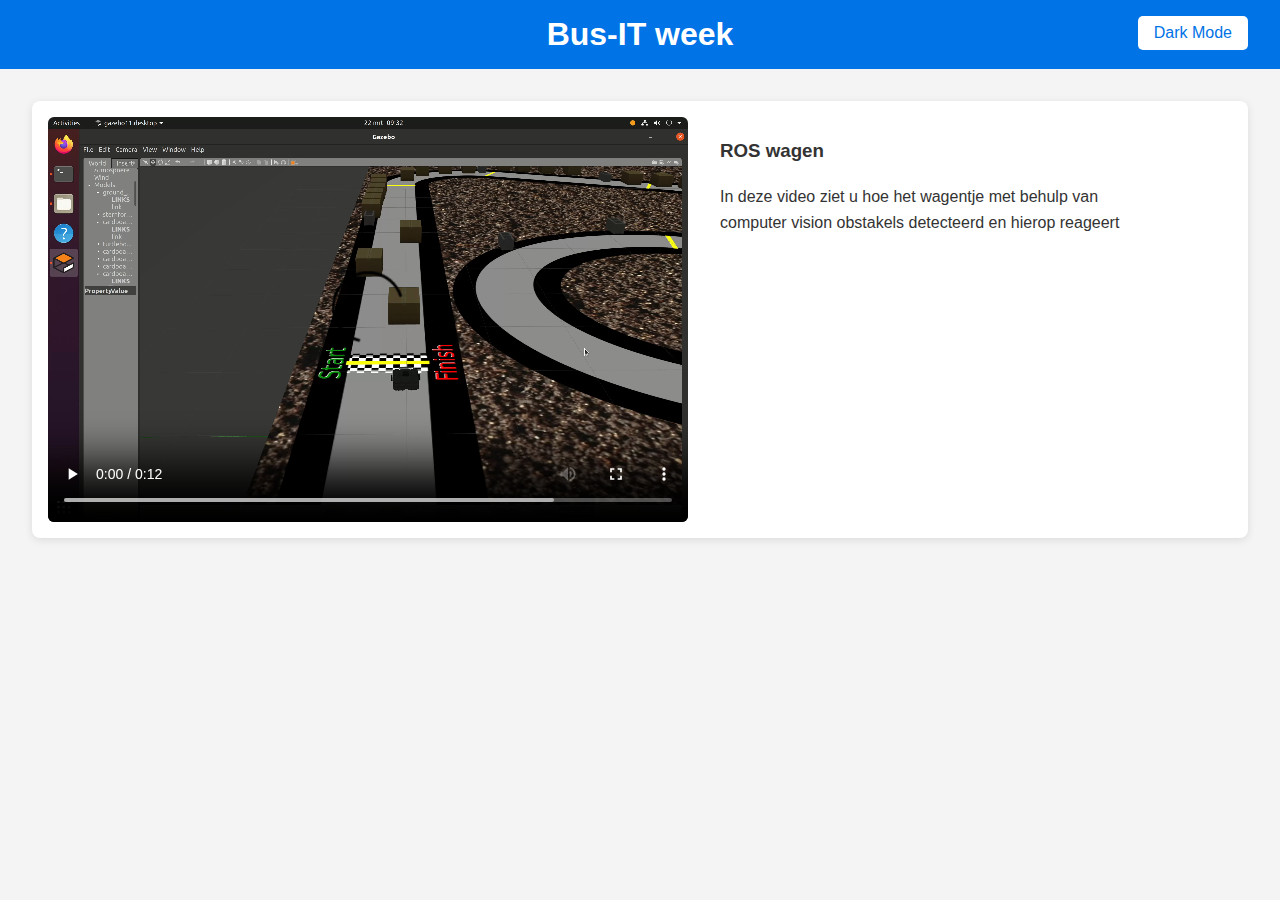
==== busit.html @ b5313f0a "started work on my website" ====
<!DOCTYPE html>
<html lang="en">
<head>
    <meta charset="UTF-8" />
    <meta name="viewport" content="width=device-width, initial-scale=1.0"/>
    <title>Robotics Club</title>
    <link rel="stylesheet" href="style.css" />
</head>
<body>
<header>
    <h1>Bus-IT week</h1>
    <button id="toggle-dark-mode">Dark Mode</button>
</header>

<main>
    <section class="activity">
        <div class="media-section">
            <video src="videos/ROS_robot.webm" controls></video>
            <div class="media-text">
                <h3>ROS wagen</h3>
                <p>
                    In deze video ziet u hoe het wagentje met behulp van computer vision obstakels detecteerd en hierop reageert
                </p>
            </div>
        </div>
    </section>
</main>


<script src="script.js"></script>

</body>
</html>
---- style.css ----
body {
  font-family: Arial, sans-serif;
  margin: 0;
  padding: 0;
  background-color: #f4f4f4;
  color: #333;
  transition: background-color 0.3s, color 0.3s;
}

header {
  background-color: #0073e6;
  color: white;
  padding: 1rem 2rem;
  text-align: center;
  position: relative;
}

header h1 {
  margin: 0;
  font-size: 2rem;
}

#toggle-dark-mode {
  position: absolute;
  right: 2rem;
  top: 1rem;
  background-color: white;
  color: #0073e6;
  border: none;
  padding: 0.5rem 1rem;
  font-size: 1rem;
  border-radius: 5px;
  cursor: pointer;
}

main {
  padding: 2rem;
}

.activity {
  background-color: white;
  border-radius: 8px;
  box-shadow: 0 2px 8px rgba(0,0,0,0.1);
  margin-bottom: 2rem;
  padding: 1rem;
}

.activity h2 {
  text-align: center;
  margin-bottom: 1rem;
}

.media-section {
  display: flex;
  flex-direction: row;
  gap: 2rem;
  align-items: flex-start;
  justify-content: flex-start;
  flex-wrap: wrap;
}

.media-section video {
  flex: 1 1 60%;
  max-width: 640px;
  width: 100%;
  border-radius: 6px;
  object-fit: cover;
}

.media-text {
  flex: 1 1 35%;
  max-width: 400px;
  font-size: 1rem;
  line-height: 1.6;
}

/* Dark mode */
body.dark-mode {
  background-color: #121212;
  color: #e0e0e0;
}

body.dark-mode header {
  background-color: #1e1e1e;
  color: #e0e0e0;
}

body.dark-mode .activity {
  background-color: #1e1e1e;
  color: #e0e0e0;
}

body.dark-mode #toggle-dark-mode {
  background-color: #333;
  color: #e0e0e0;
}

.landing {
  display: flex;
  flex-direction: column;
  align-items: center;
  gap: 1.5rem;
  margin-top: 3rem;
}

.card {
  background-color: #0073e6;
  color: white;
  padding: 1rem 2rem;
  font-size: 1.25rem;
  border-radius: 10px;
  text-decoration: none;
  transition: background-color 0.3s;
}

.card:hover {
  background-color: #005bb5;
}

body.dark-mode .card {
  background-color: #444;
  color: #fff;
}

body.dark-mode .card:hover {
  background-color: #666;
}
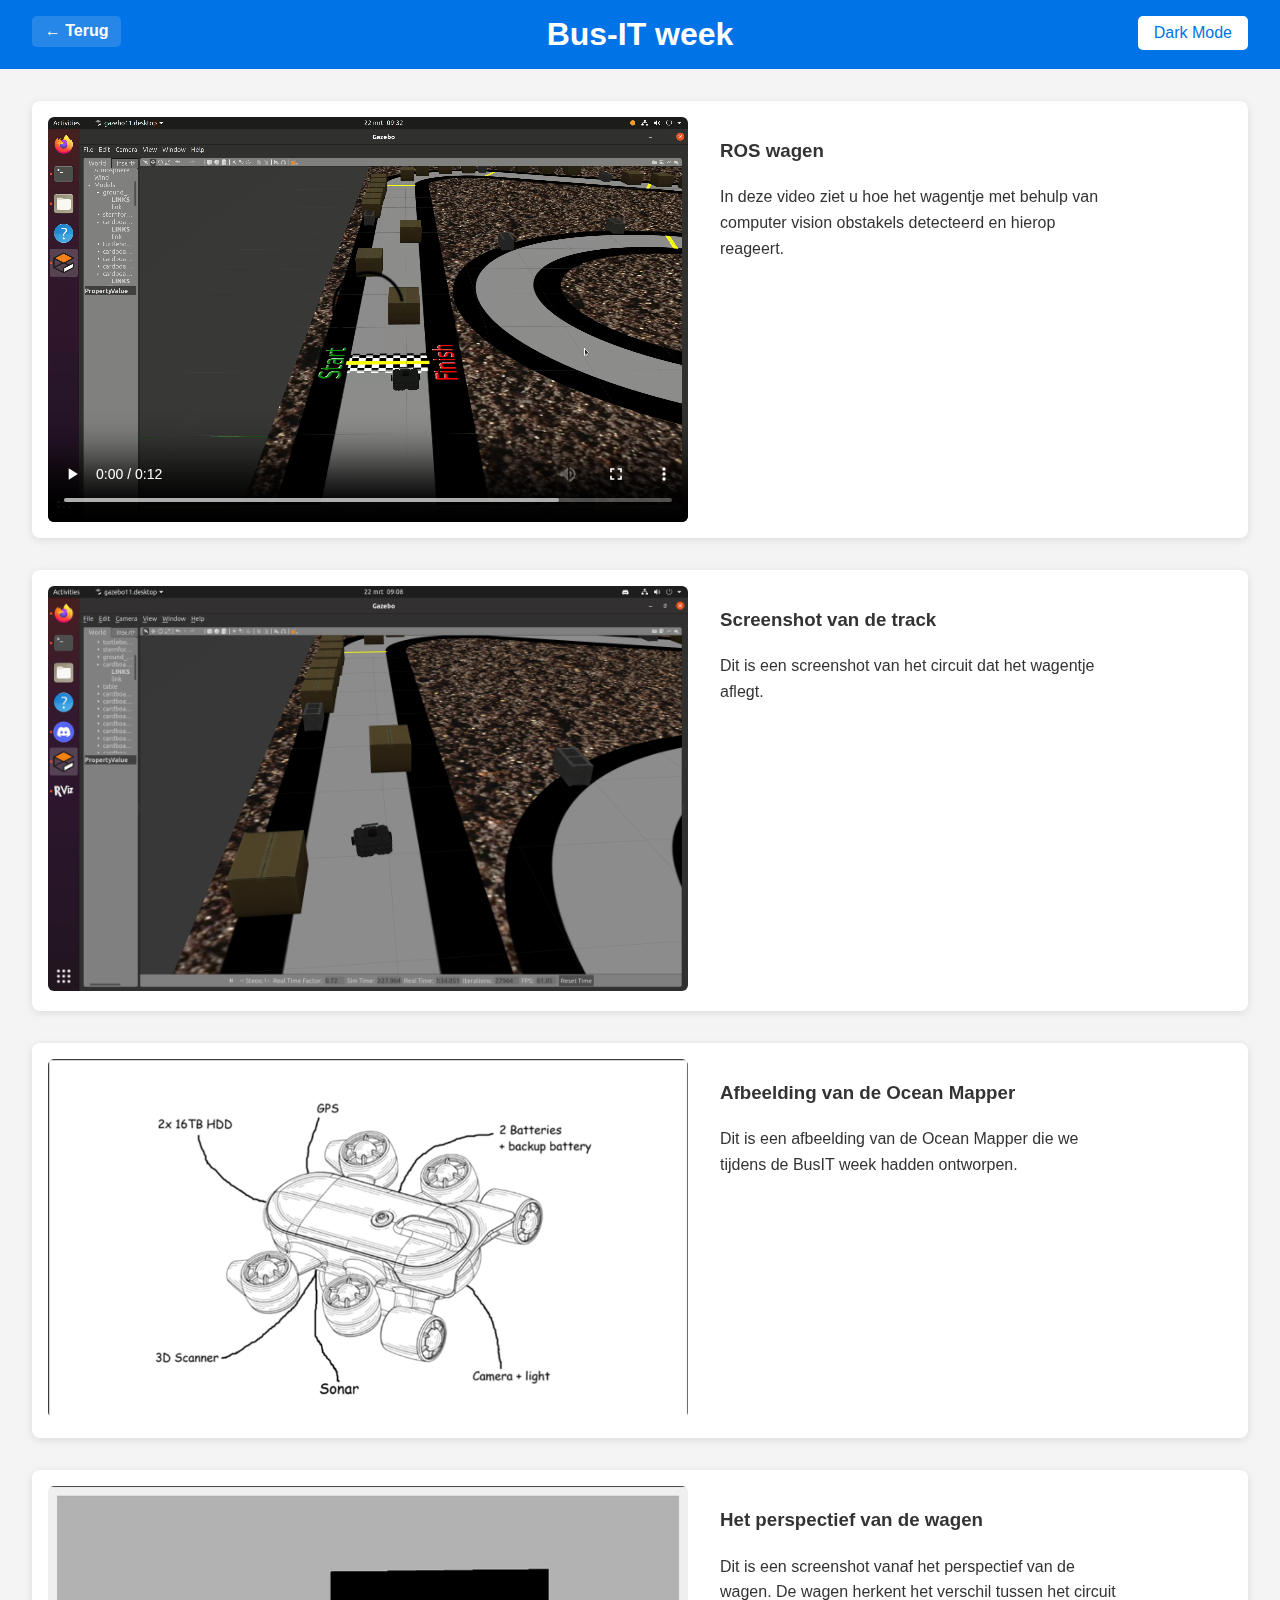
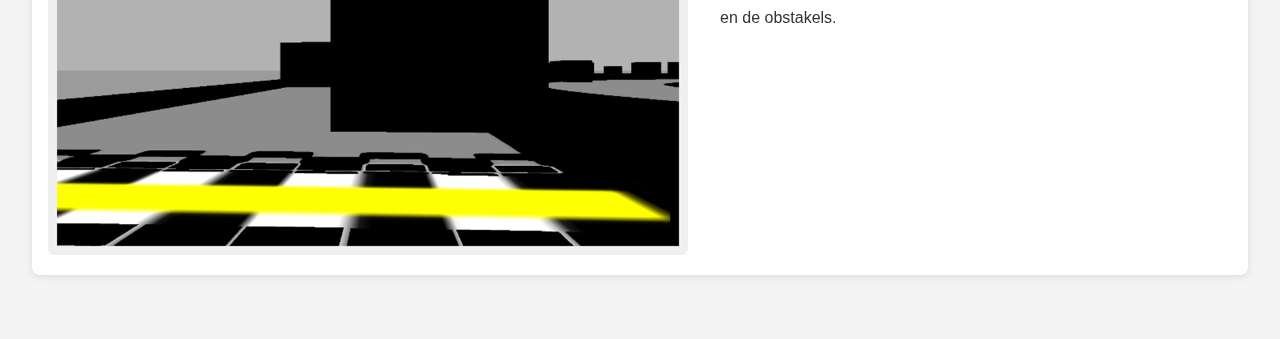
==== commit f70e38ab: "added some more changes" ====
--- a/busit.html
+++ b/busit.html
@@ -1,13 +1,14 @@
 <!DOCTYPE html>
 <html lang="en">
 <head>
-    <meta charset="UTF-8" />
+    <meta charset="UTF-8"/>
     <meta name="viewport" content="width=device-width, initial-scale=1.0"/>
-    <title>Robotics Club</title>
-    <link rel="stylesheet" href="style.css" />
+    <title>BusIT week</title>
+    <link rel="stylesheet" href="style.css"/>
 </head>
 <body>
 <header>
+    <a href="index.html" class="back-link">← Terug</a>
     <h1>Bus-IT week</h1>
     <button id="toggle-dark-mode">Dark Mode</button>
 </header>
@@ -19,11 +20,47 @@
             <div class="media-text">
                 <h3>ROS wagen</h3>
                 <p>
-                    In deze video ziet u hoe het wagentje met behulp van computer vision obstakels detecteerd en hierop reageert
+                    In deze video ziet u hoe het wagentje met behulp van computer vision obstakels detecteerd en hierop
+                    reageert.
                 </p>
             </div>
         </div>
     </section>
+    <section class="activity">
+        <div class="media-section">
+            <a href="images/track_screenshot.png" target="_blank">
+                <img src="images/track_screenshot.png" alt="track_screenshot.png">
+            </a>
+            <div class="media-text">
+                <h3>Screenshot van de track</h3>
+                <p>Dit is een screenshot van het circuit dat het wagentje aflegt.</p>
+            </div>
+        </div>
+    </section>
+    <section class="activity">
+        <div class="media-section">
+            <a href="images/ocean_mapper.png" target="_blank">
+                <img src="images/ocean_mapper.png" alt="ocean_mapper.png">
+            </a>
+            <div class="media-text">
+                <h3>Afbeelding van de Ocean Mapper</h3>
+                <p>Dit is een afbeelding van de Ocean Mapper die we tijdens de BusIT week hadden ontworpen.</p>
+            </div>
+        </div>
+    </section>
+    <section class="activity">
+        <div class="media-section">
+            <a href="images/computer_vision.png" target="_blank">
+                <img src="images/computer_vision.png" alt="computer_vision.png">
+            </a>
+            <div class="media-text">
+                <h3>Het perspectief van de wagen</h3>
+                <p>Dit is een screenshot vanaf het perspectief van de wagen. De wagen herkent het verschil tussen het
+                    circuit en de obstakels.</p>
+            </div>
+        </div>
+    </section>
+
 </main>
 
 
--- a/style.css
+++ b/style.css
@@ -11,13 +11,17 @@
   background-color: #0073e6;
   color: white;
   padding: 1rem 2rem;
-  text-align: center;
+  display: flex;
+  align-items: center;
+  justify-content: center;
   position: relative;
 }
 
 header h1 {
   margin: 0;
   font-size: 2rem;
+  text-align: center;
+  flex: 1;
 }
 
 #toggle-dark-mode {
@@ -31,6 +35,33 @@
   font-size: 1rem;
   border-radius: 5px;
   cursor: pointer;
+}
+
+.back-link {
+  position: absolute;
+  left: 2rem;
+  top: 1rem;
+  color: white;
+  text-decoration: none;
+  font-weight: bold;
+  font-size: 1rem;
+  background-color: rgba(255, 255, 255, 0.15);
+  padding: 0.4rem 0.8rem;
+  border-radius: 5px;
+  transition: background-color 0.3s;
+}
+
+.back-link:hover {
+  background-color: rgba(255, 255, 255, 0.25);
+}
+
+body.dark-mode .back-link {
+  color: #e0e0e0;
+  background-color: rgba(255, 255, 255, 0.1);
+}
+
+body.dark-mode .back-link:hover {
+  background-color: rgba(255, 255, 255, 0.2);
 }
 
 main {
@@ -59,6 +90,7 @@
   flex-wrap: wrap;
 }
 
+.media-section img,
 .media-section video {
   flex: 1 1 60%;
   max-width: 640px;
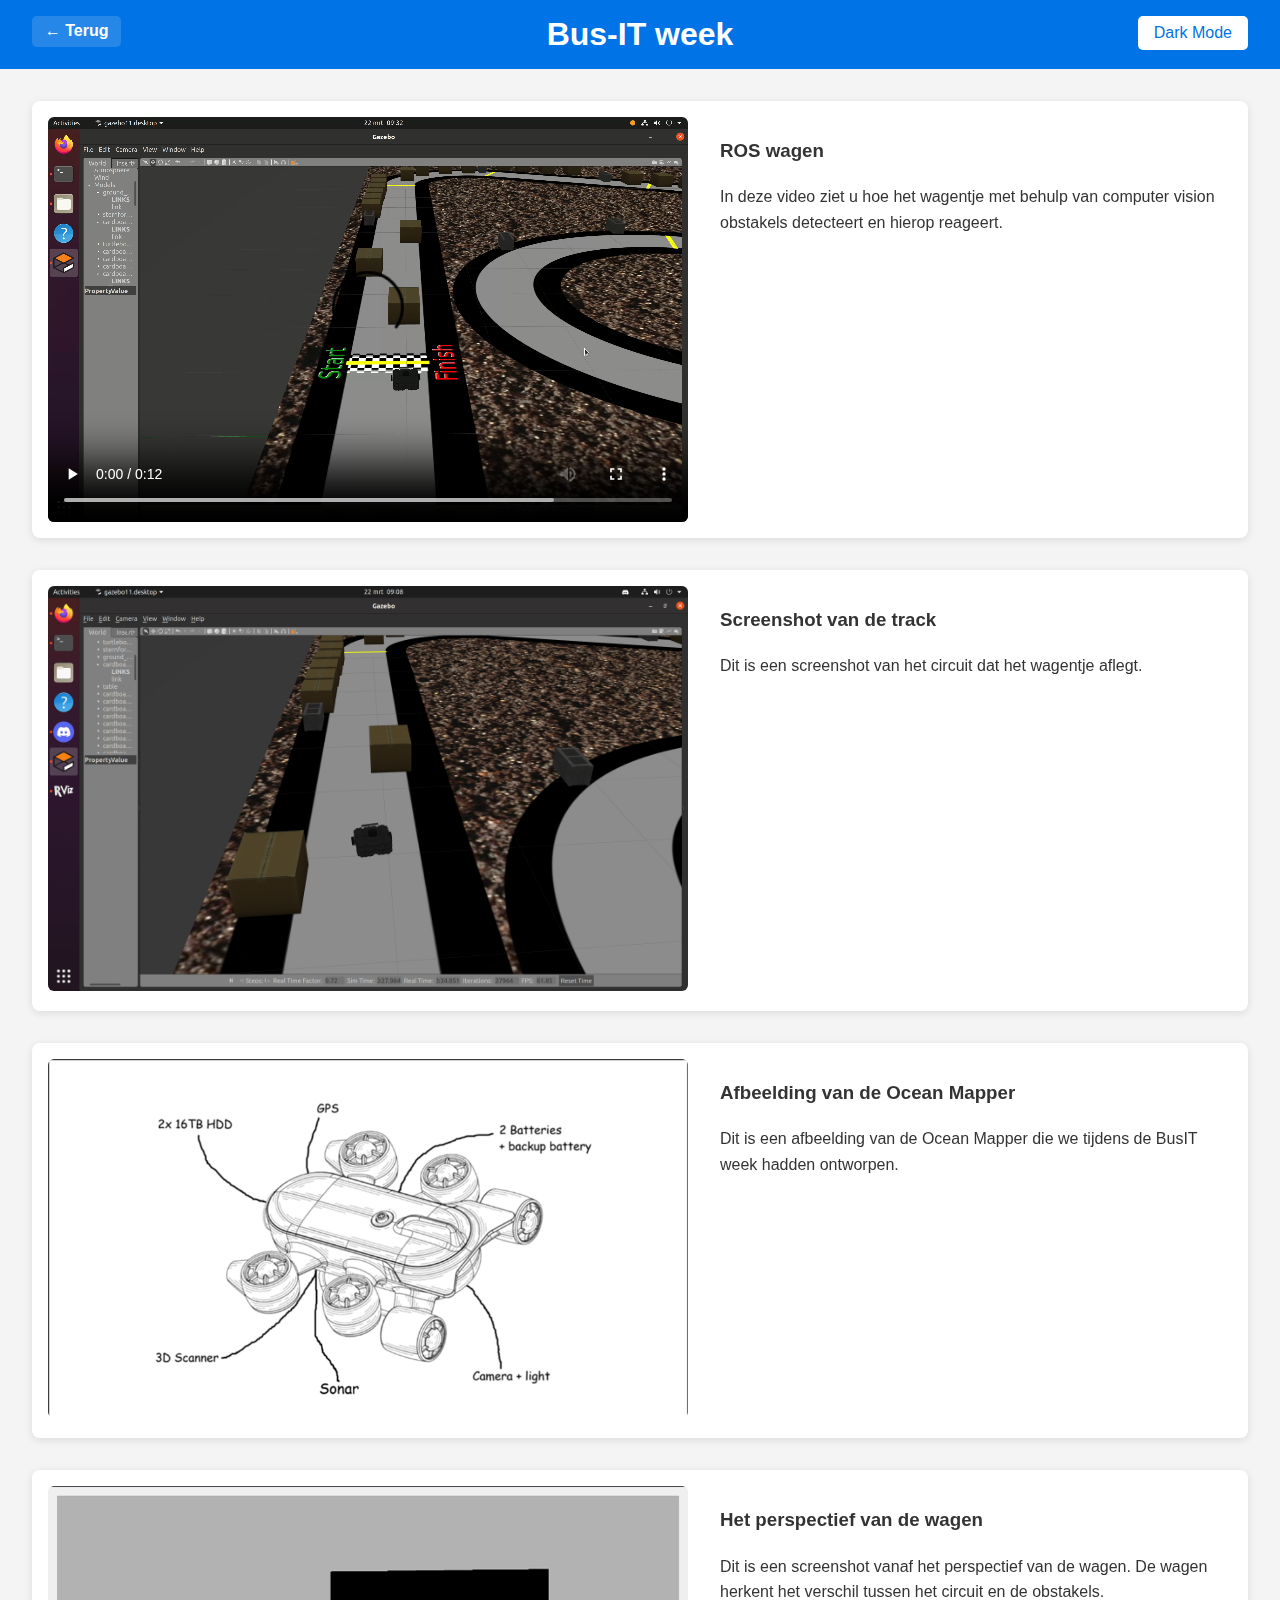
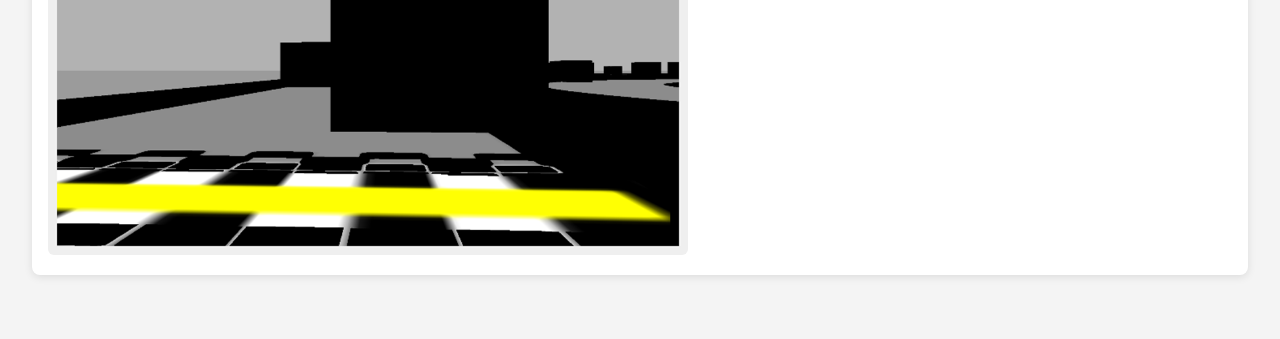
==== commit 2597e6a1: "added some more writeups" ====
--- a/busit.html
+++ b/busit.html
@@ -20,7 +20,7 @@
             <div class="media-text">
                 <h3>ROS wagen</h3>
                 <p>
-                    In deze video ziet u hoe het wagentje met behulp van computer vision obstakels detecteerd en hierop
+                    In deze video ziet u hoe het wagentje met behulp van computer vision obstakels detecteert en hierop
                     reageert.
                 </p>
             </div>
--- a/style.css
+++ b/style.css
@@ -101,7 +101,7 @@
 
 .media-text {
   flex: 1 1 35%;
-  max-width: 400px;
+  max-width: 750px;
   font-size: 1rem;
   line-height: 1.6;
 }
@@ -143,6 +143,8 @@
   border-radius: 10px;
   text-decoration: none;
   transition: background-color 0.3s;
+  text-align: center;
+  width: 230px;
 }
 
 .card:hover {
